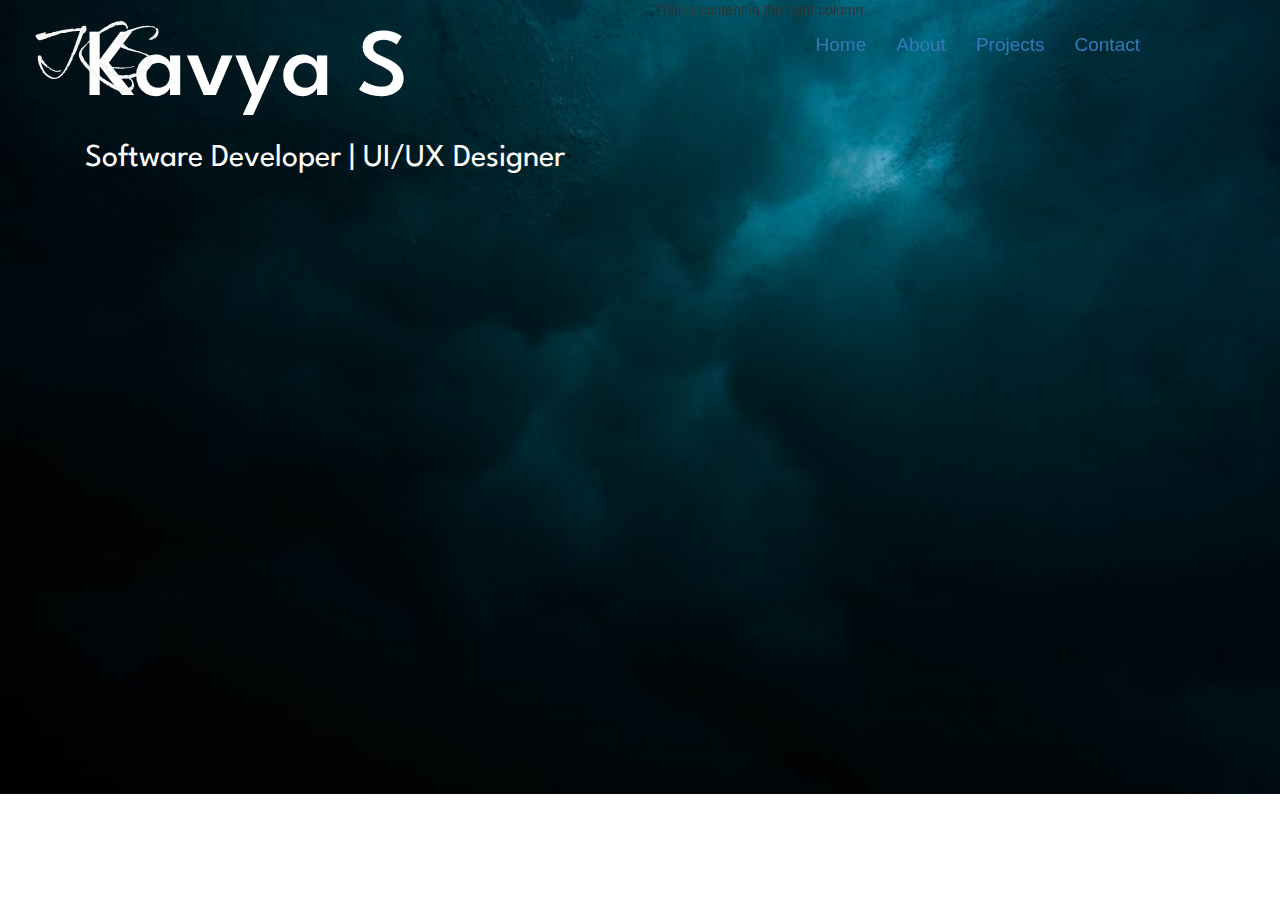
==== index.html @ db075c51 "Added navbar and logo with styles.css with bgImg" ====
<!DOCTYPE html>
<html lang="en">
  <head>
    <title>My Portfolio</title>
    <meta charset="utf-8" />
    <meta name="viewport" content="width=device-width, initial-scale=1" />
    <link rel="stylesheet" href="styles/style.css">
    <link
      rel="stylesheet"
      href="https://maxcdn.bootstrapcdn.com/bootstrap/3.4.1/css/bootstrap.min.css"
    />
    <link rel="stylesheet" href="https://fonts.googleapis.com/css?family=League+Spartan&display=swap">
    
  </head>
  <body>
    <nav class="navbar navbar-fixed-top">
        <div class="container-fluid">
            <div class="navbar-header">
                <img src="images/KS.png" alt="Logo">
            </div>
            <ul class = "nav navbar-nav navbar-right">
                <li><a href="#">Home</a></li>
                <li><a href="#">About</a></li>
                <li><a href="#">Projects</a></li>
                <li><a href="#">Contact</a></li>
            </ul>
        </div>
    </nav>
    <div class="container">
            <div class="col-md-6">
                <div class = "name-intro" >
                    <h1>Kavya S</h1>
                    <p>Software Developer | UI/UX Designer</p>
                </div>
            </div>
            <div class="col-md-6">
                <!-- Content in the right column -->
                <p>This is content in the right column.</p>
            </div>
    </div>
    <script src="https://ajax.googleapis.com/ajax/libs/jquery/3.6.4/jquery.min.js"></script>
    <script src="https://maxcdn.bootstrapcdn.com/bootstrap/3.4.1/js/bootstrap.min.js"></script>
  </body>
</html>
---- styles/style.css ----
body {
    background-image: url('../images/background.png');
    background-repeat: no-repeat;
    background-size: cover;
}

/* html {
    background-color: #000000; 
} */

.navbar-header{
    padding: 20px;
}
.nav{
    padding-right: 10%;
    padding-top: 20px;
    font-size: 19px;
}

.name-intro{
    color: #FFFFFF;
    font-family: 'League Spartan', sans-serif;
}
.name-intro h1{
    font-size: 96px;
}
.name-intro p{
    font-size: 32px;
}
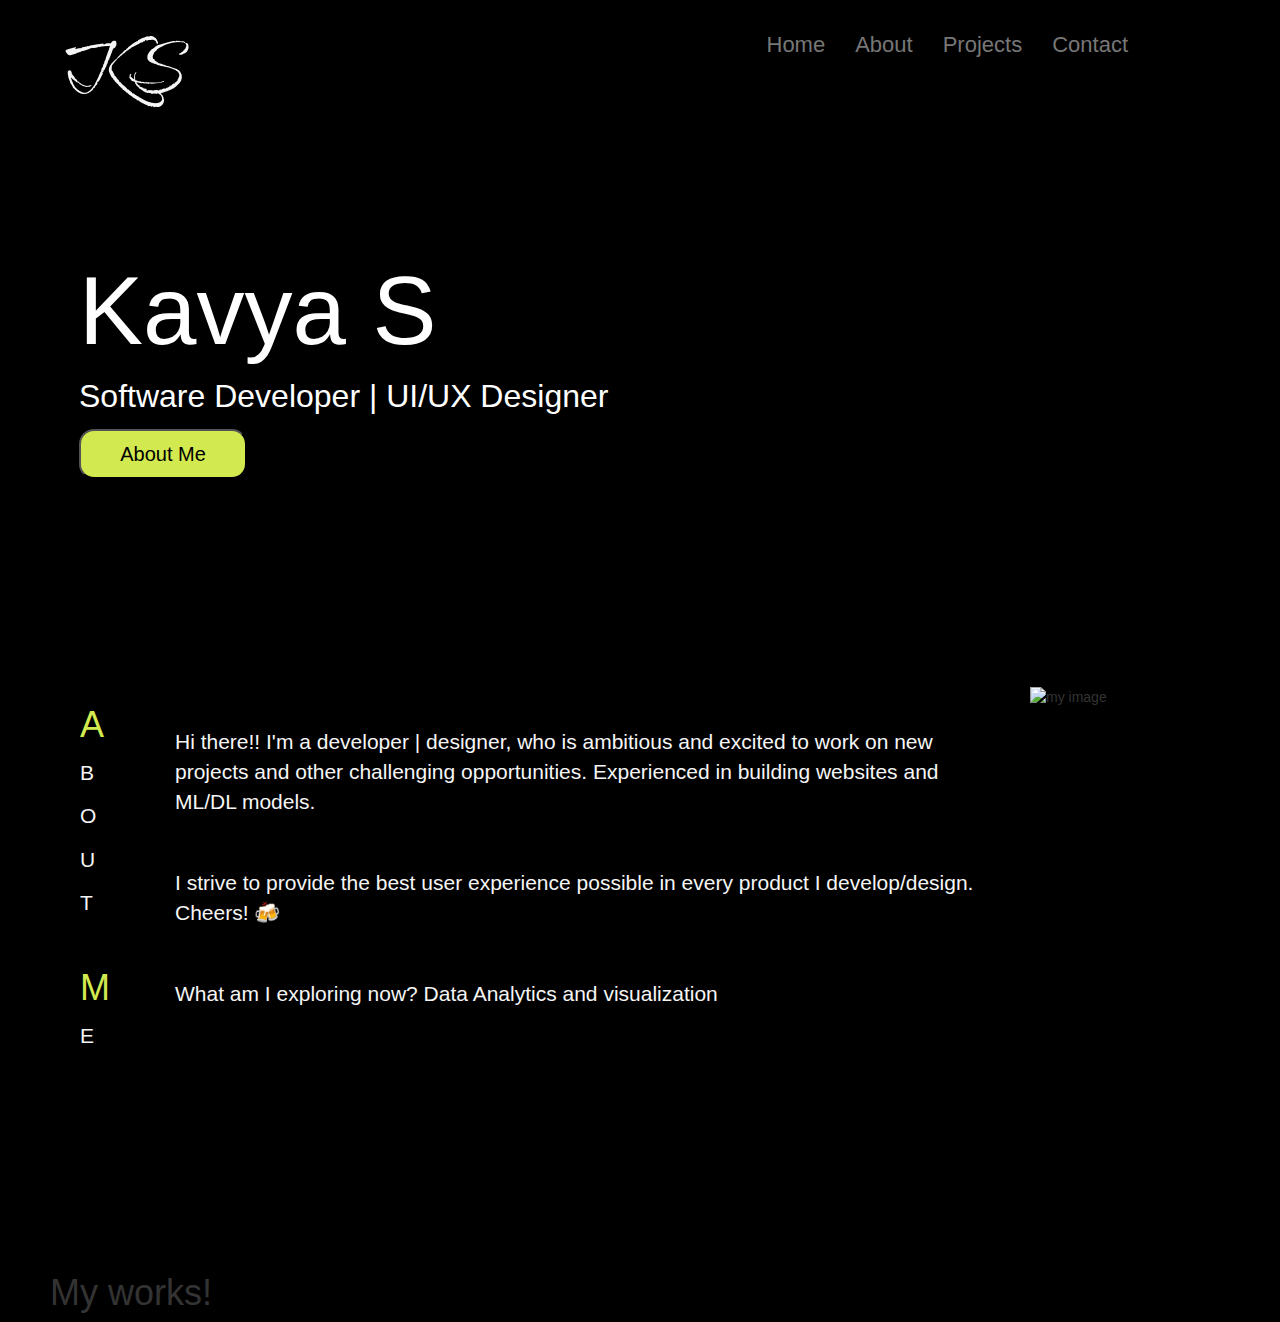
==== commit 1840bdf9: "modified about me image section with bootstrap grid layout" ====
--- a/index.html
+++ b/index.html
@@ -1,46 +1,92 @@
 <!DOCTYPE html>
 <html lang="en">
-  <head>
+<head>
+    <meta charset="UTF-8">
+    <meta name="viewport" content="width=device-width, initial-scale=1.0">
+    <link rel="stylesheet" href="https://maxcdn.bootstrapcdn.com/bootstrap/3.3.7/css/bootstrap.min.css">
     <title>My Portfolio</title>
-    <meta charset="utf-8" />
-    <meta name="viewport" content="width=device-width, initial-scale=1" />
     <link rel="stylesheet" href="styles/style.css">
-    <link
-      rel="stylesheet"
-      href="https://maxcdn.bootstrapcdn.com/bootstrap/3.4.1/css/bootstrap.min.css"
-    />
-    <link rel="stylesheet" href="https://fonts.googleapis.com/css?family=League+Spartan&display=swap">
-    
-  </head>
-  <body>
-    <nav class="navbar navbar-fixed-top">
-        <div class="container-fluid">
-            <div class="navbar-header">
-                <img src="images/KS.png" alt="Logo">
-            </div>
-            <ul class = "nav navbar-nav navbar-right">
-                <li><a href="#">Home</a></li>
-                <li><a href="#">About</a></li>
-                <li><a href="#">Projects</a></li>
-                <li><a href="#">Contact</a></li>
-            </ul>
-        </div>
-    </nav>
-    <div class="container">
-            <div class="col-md-6">
-                <div class = "name-intro" >
-                    <h1>Kavya S</h1>
-                    <p>Software Developer | UI/UX Designer</p>
-                </div>
-            </div>
-            <div class="col-md-6">
-                <!-- Content in the right column -->
-                <p>This is content in the right column.</p>
-            </div>
+</head>
+<body>
+
+<nav class="navbar navbar-default "> <!--navbar-fixed-top -->
+  <div class="container-fluid">
+      <div class="navbar-header">
+          <button type="button" class="navbar-toggle collapsed" data-toggle="collapse" data-target="#navbar-collapse">
+              <span class="sr-only">Toggle navigation</span>
+              <span class="icon-bar"></span>
+              <span class="icon-bar"></span>
+              <span class="icon-bar"></span>
+          </button>
+          <a class="navbar-brand" href="./index.html"><img src="images/KS.png" alt="Logo"></a>
+      </div>
+
+      <div class="collapse navbar-collapse" id="navbar-collapse">
+        <ul class="nav navbar-nav navbar-right">
+          <li><a href="#">Home</a></li>
+          <li><a href="#">About</a></li>
+          <li><a href="#">Projects</a></li>
+          <li><a href="#">Contact</a></li>
+        </ul>
+      </div>
+  </div>
+</nav>
+
+<section id="lander">
+  <div class="container-fluid">
+    <div class = "row">
+      <div class ="col">
+        <div class="col-xs-12 col-sm-6">
+          <div class="name-intro">
+            <h1>Kavya S</h1>
+            <p>Software Developer | UI/UX Designer</p>
+          </div>
+          <button class="about-me">
+            About Me
+          </button>
+      </div>
     </div>
-    <script src="https://ajax.googleapis.com/ajax/libs/jquery/3.6.4/jquery.min.js"></script>
-    <script src="https://maxcdn.bootstrapcdn.com/bootstrap/3.4.1/js/bootstrap.min.js"></script>
-  </body>
-</html>
+  </div>
+</section>
 
+<section id="about-me-image">
+  <div class="container body-container">
+    <div class="col-lg-1">
+      <h1 class="custom-h1">A</h1>
+      <p>B</p>
+      <p>O</p>
+      <p>U</p>
+      <p>T</p>
+      <br>
+      <h1 class="custom-h1">M</h1>
+      <p>E</p>
+    </div>
+      <div class="col-sm-3 col-md-6 col-lg-9">
+        <p>
+          Hi there!! I'm a developer | designer, who is ambitious and excited to work on new projects and 
+          other challenging opportunities. Experienced in building websites and ML/DL models. 
+        </p>
+        
+        <p>
+          I strive to provide the best user experience possible in every product I develop/design. Cheers! 🍻
+        </p>
+        <p>What am I exploring now?
+          Data Analytics and visualization</p>
+      </div>
+      <div class="col-sm-3 col-md-6 col-lg-2">
+        <img src="images/about me - Photo.png" alt="my image">
+      </div>
+    </div>
+  </div>
+</section>
 
+<section id="my-works">
+  <div class="container body-container">
+    <div class="row">
+      <h1>My works!</h1>
+    </div>
+  </div>
+</section>
+
+</body>
+</html>--- a/styles/style.css
+++ b/styles/style.css
@@ -1,29 +1,131 @@
 body {
-    background-image: url('../images/background.png');
+    /* background-image: url('../images/background.png');
     background-repeat: no-repeat;
-    background-size: cover;
-}
+    background-size: cover;*/
+    background-color: #000000;
+} 
 
-/* html {
-    background-color: #000000; 
-} */
-
+.navbar {
+    background-color: transparent; /* Set the background color to transparent */
+    border: none; /* Remove any border */
+  }
 .navbar-header{
     padding: 20px;
+    padding-left: 50px;
 }
 .nav{
     padding-right: 10%;
     padding-top: 20px;
-    font-size: 19px;
+    font-size: 22px;
 }
 
-.name-intro{
+.name-intro {
     color: #FFFFFF;
     font-family: 'League Spartan', sans-serif;
 }
-.name-intro h1{
+  
+.name-intro h1 {
     font-size: 96px;
 }
-.name-intro p{
+  
+.name-intro p {
     font-size: 32px;
-}+}
+  
+#lander{
+    padding-top: 10%;
+    padding-left: 5%;
+    margin-bottom: 20%;
+}
+
+.about-me{
+     position: absolute;
+     width: 168px;
+     height: 50px;
+     
+     font-family: 'League Spartan', sans-serif;
+     font-style: normal;
+     font-weight: 200;
+     font-size: 20px;
+     line-height: 37px;
+     
+     color: #000000;
+
+    background: #d2e94f;
+    border-radius: 15px;
+}
+.about-me:hover {
+    background-color: #C6D284; /* Change background color on hover */
+}
+
+.container.body-container {
+    margin: 0px;
+    margin-left: 50px;
+}
+
+.container.body-container h3 {
+    font-size: 20px;
+}
+
+#about-me-image p{
+    padding-top: 5%;
+    font-size: 21px;
+    color: whitesmoke;
+    font-family: 'League Spartan', sans-serif;;
+} 
+.custom-h1{
+    color: #d2e94f;
+}
+#my-works{
+    margin-top: 15%;
+}
+
+@media screen and (max-width: 768px) {
+    .name-intro h1 {
+      font-size: 55px;
+    }
+  
+    .name-intro p {
+      font-size: 15px;
+    }
+
+    #lander {
+        padding-top: 10%;
+        padding-left: 50px;
+        margin-bottom: 5px;
+    }
+
+    .about-me {
+        position: absolute;
+        width: auto; /* Allow the width to adjust based on content */
+        max-width: 80%; /* Limit the width on smaller screens */
+        height: 50px;
+    
+        font-family: 'League Spartan', sans-serif;
+        font-style: normal;
+        font-weight: 200;
+        font-size: 16px; /* Adjust font size as needed for responsiveness */
+        line-height: 37px;
+    
+        color: #000000;
+    
+        background: #d2e94f;
+        border-radius: 15px;
+    }
+    #about-me-image{
+        padding-top: 15%;
+        padding-left: 50px;
+    }
+    #about-me-image img{
+        height: 80%;
+        width: 80%;
+    }
+    #about-me-image p{
+        font-size: 15px;
+    }
+}
+
+
+
+
+
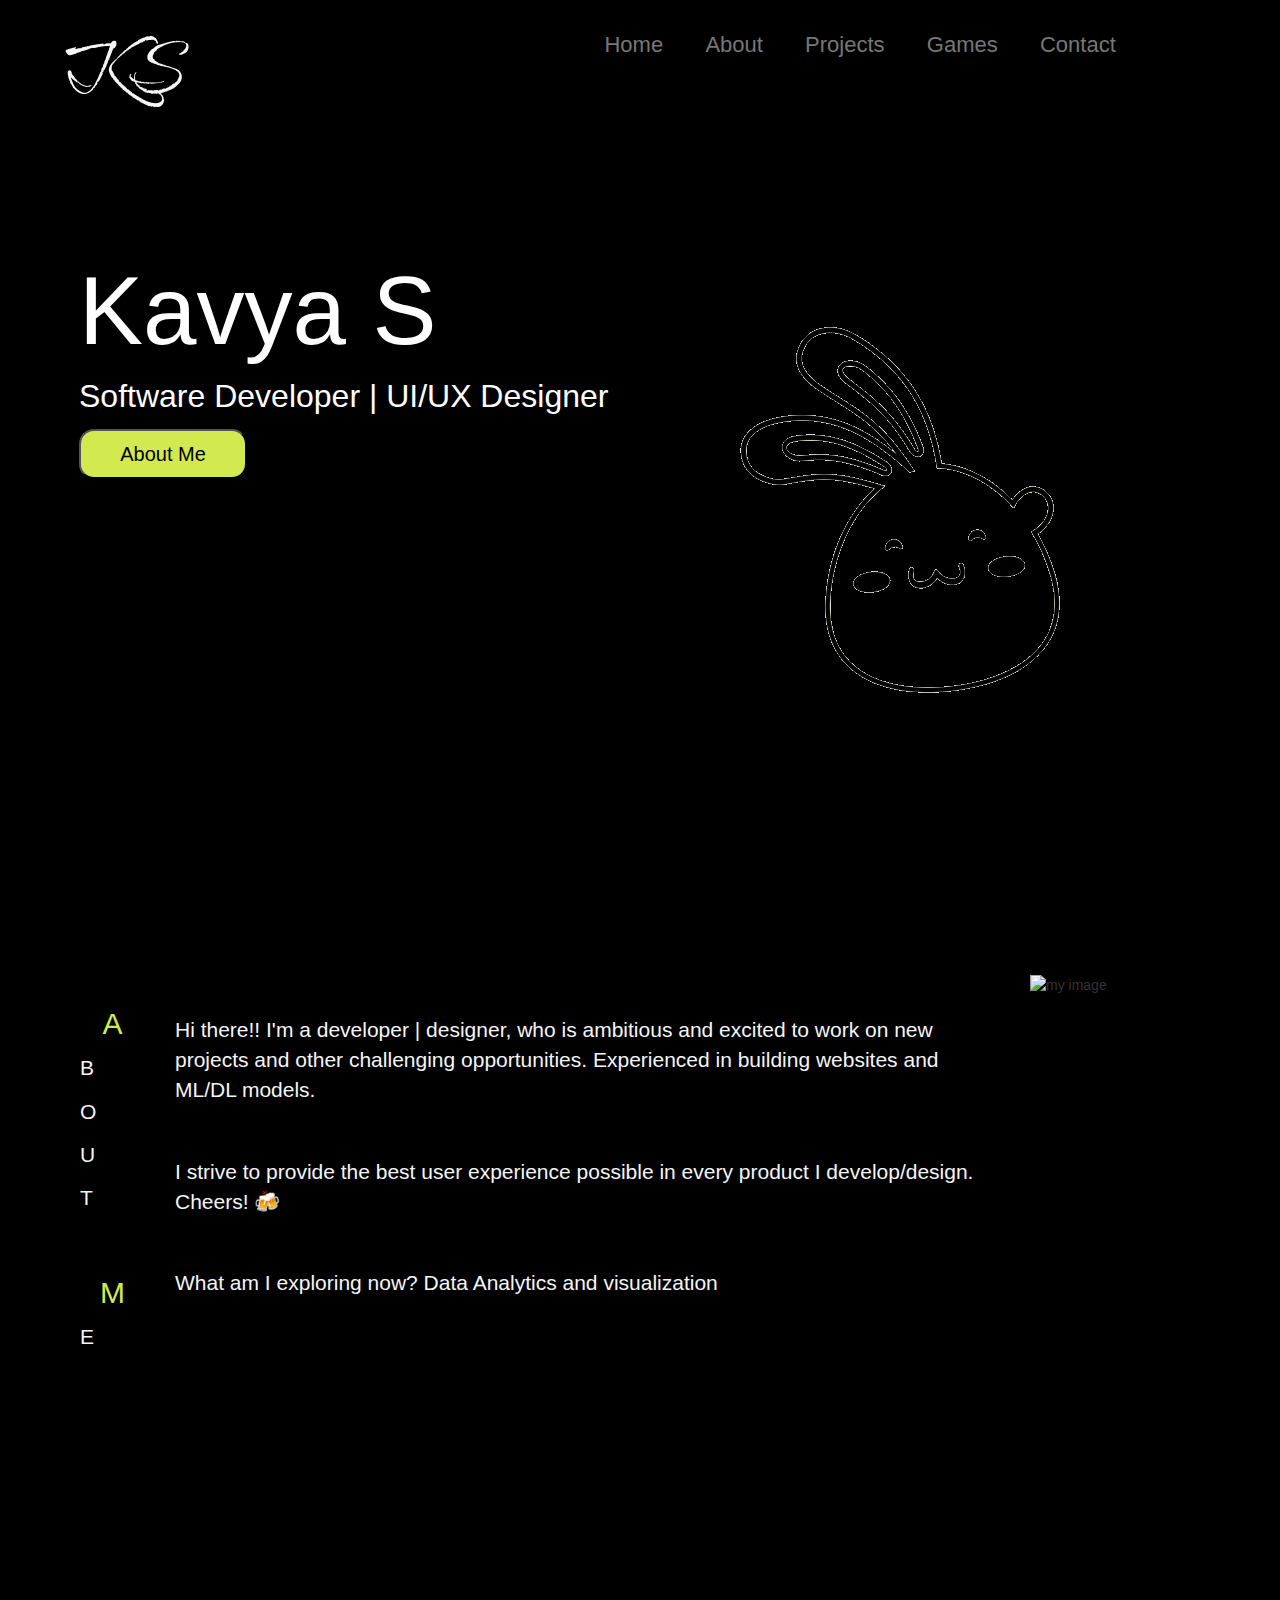
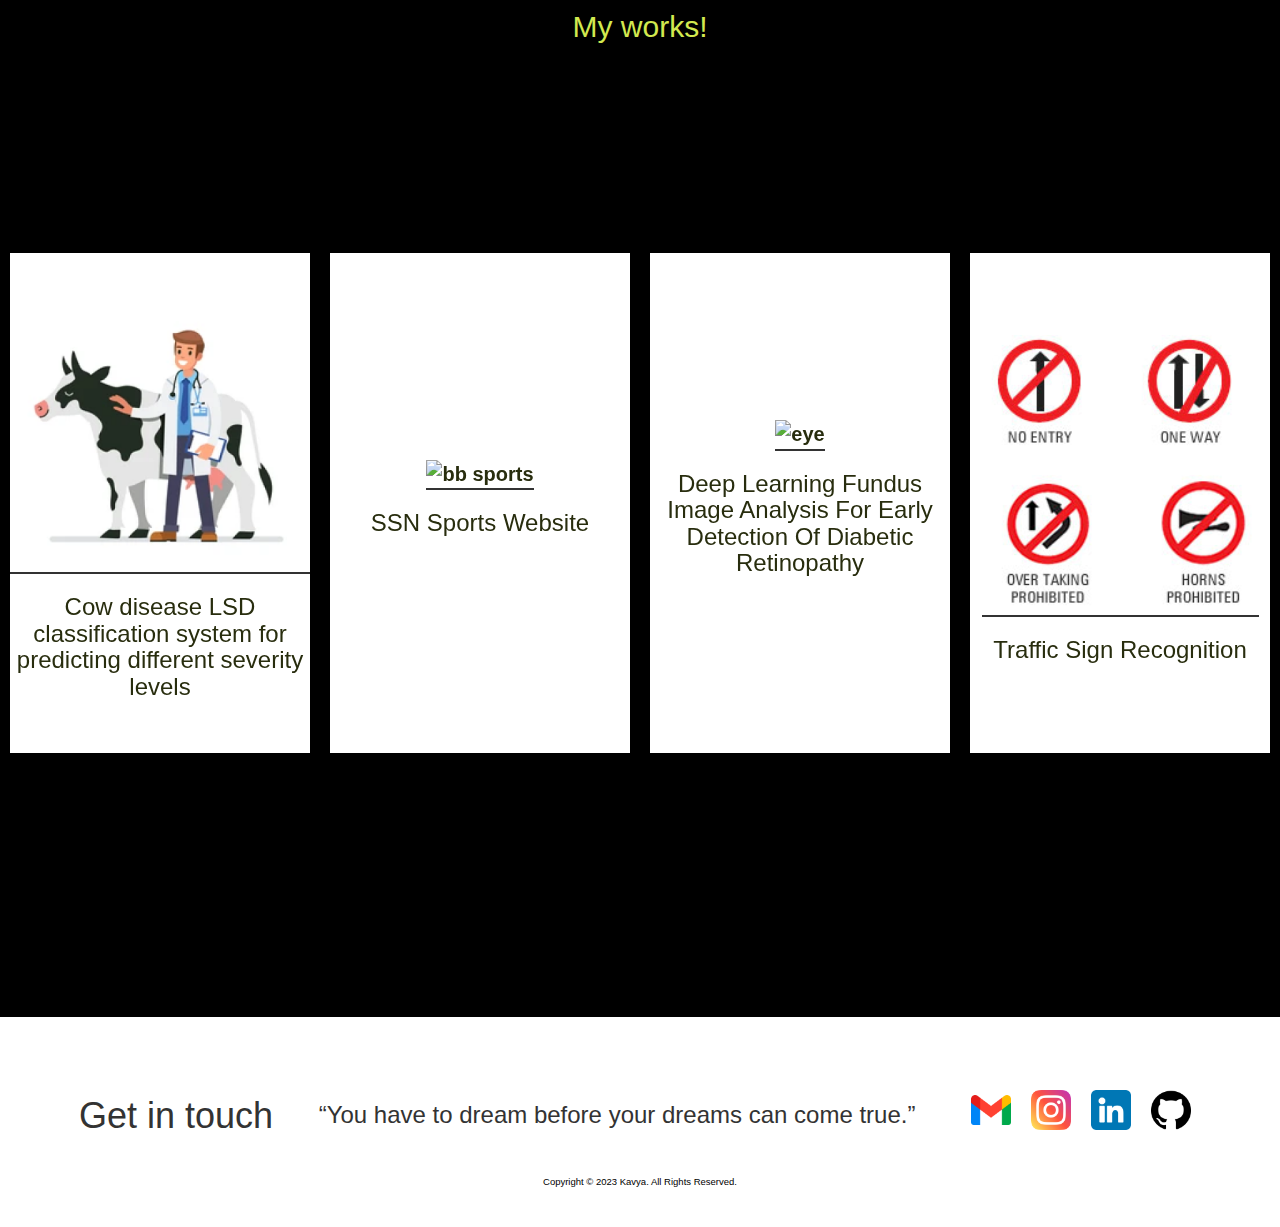
==== commit bd40f886: "Merge pull request #1 from K-H-A-v-y-a/v1" ====
--- a/index.html
+++ b/index.html
@@ -23,10 +23,11 @@
 
       <div class="collapse navbar-collapse" id="navbar-collapse">
         <ul class="nav navbar-nav navbar-right">
-          <li><a href="#">Home</a></li>
-          <li><a href="#">About</a></li>
-          <li><a href="#">Projects</a></li>
-          <li><a href="#">Contact</a></li>
+          <li><a href="#">Home &nbsp;</a></li>
+          <li><a href="#about-me-image">About &nbsp;</a></li>
+          <li><a href="#myWorks">Projects &nbsp;</a></li>
+          <li><a href="games.html">Games &nbsp;</a></li>
+          <li><a href="#footer">Contact &nbsp;</a></li>
         </ul>
       </div>
   </div>
@@ -36,14 +37,17 @@
   <div class="container-fluid">
     <div class = "row">
       <div class ="col">
-        <div class="col-xs-12 col-sm-6">
+        <div class="col-xs-12 col-sm-6 col-lg-6">
           <div class="name-intro">
             <h1>Kavya S</h1>
             <p>Software Developer | UI/UX Designer</p>
           </div>
-          <button class="about-me">
-            About Me
-          </button>
+          <button class="about-me"><a style="color: #000000;" href="#about-me-image">About Me </a></button>
+      </div>
+    </div>
+    <div class ="col">
+      <div class="col-xs-12 col-sm-6 col-lg-6">
+        <img src="./images/a.gif" alt="hello">
       </div>
     </div>
   </div>
@@ -51,7 +55,7 @@
 
 <section id="about-me-image">
   <div class="container body-container">
-    <div class="col-lg-1">
+    <div class="col-sm-3 col-md-2 col-lg-1">
       <h1 class="custom-h1">A</h1>
       <p>B</p>
       <p>O</p>
@@ -66,7 +70,6 @@
           Hi there!! I'm a developer | designer, who is ambitious and excited to work on new projects and 
           other challenging opportunities. Experienced in building websites and ML/DL models. 
         </p>
-        
         <p>
           I strive to provide the best user experience possible in every product I develop/design. Cheers! 🍻
         </p>
@@ -80,13 +83,87 @@
   </div>
 </section>
 
-<section id="my-works">
-  <div class="container body-container">
-    <div class="row">
-      <h1>My works!</h1>
+<div class="container">
+  <h1 class="custom-h1">My works!</h1>
+</div>
+
+<section id="myWorks" class="card-container">
+  <div class="card">
+    <div class="card-face front">
+      <img src="./images/cow.png" alt="cow image" style="padding-top: 10px;">
+      <h3>Cow disease LSD classification system for predicting different severity levels
+      </h3>
+    </div>
+    <div class="card-face back">
+      <a href="https://github.com/K-H-A-v-y-a/Cow-disease-LSD-classification-system-for-predicting-different-severity-levels"><button>Go Github</button></a>
+    </div>
+  </div>
+
+  <div class="card">
+    <div class="card-face front">
+      <img src="./images/bb-sports.png" alt="bb sports">   
+      <h3>SSN Sports Website </h3>  
+    </div>
+    <div class="card-face back">
+      <a href="https://elakkiya02.github.io/SSN-Sports-website/index.html"><button>Website</button></a>
+    </div>
+  </div>
+
+  <div class="card">
+    <div class="card-face front">
+      <img src="./images/eye.png" alt="eye">   
+      <h3>Deep Learning Fundus Image Analysis For Early Detection Of Diabetic Retinopathy </h3>  
+    </div>
+    <div class="card-face back">
+      <a href="https://github.com/K-H-A-v-y-a/Deep-Learning-Fundus-Image-Analysis-for-Early-Detection-of-Diabetic-Retinopathy"><button>Go Github</button></a>
+    </div>
+  </div>
+
+  <div class="card">
+    <div class="card-face front">
+      <img src="./images/traffic sign.PNG" alt="traffic sign">   
+      <h3>Traffic Sign Recognition</h3>  
+    </div>
+    <div class="card-face back">
+      <a href="https://github.com/K-H-A-v-y-a/Automatic_lane_detector_and_traffic_sign_recognition"><button>Go Github</button></a>
     </div>
   </div>
 </section>
 
+<section id="footer">
+  <!-- Contact us -->
+  <div class="row">
+    <h1> Get in touch </h1>
+    <h3>“You have to dream before your dreams can come true.”</h3>
+  
+    <div class="contact">
+      <div class="col-lg-3 col-md-6 col-sm-6">
+        <a href="mailto:khavyas3001@gmail.com">
+          <img class="footer-img" src="./images/icons/gmail.png" alt="gmail">
+        </a>
+      </div>
+      <div class="col-lg-3 col-md-6 col-sm-6">
+        <a href="https://www.instagram.com/your_instagram_username/">
+          <img class="footer-img" src="./images/icons/instagram.png" alt="instagram">
+        </a>
+      </div>
+      <div class="col-lg-3 col-md-6 col-sm-6">
+        <a href="https://www.linkedin.com/in/kavya-s-6043851b8/">
+          <img class="footer-img" src="./images/icons/linkedin.png" alt="linkedin">
+        </a>
+      </div>
+      <div class="col-lg-3 col-md-6 col-sm-6">
+        <a href="https://github.com/K-H-A-v-y-a">
+          <img class="footer-img" src="./images/icons/github.png" alt="github">
+        </a>
+      </div>
+    </div>
+  </div>
+  
+  <!-- Copyrights -->
+  <p class="copyright">Copyright © 2023 Kavya. All Rights Reserved.</p>
+</section>
+
 </body>
-</html>+</html>
+
--- a/styles/style.css
+++ b/styles/style.css
@@ -63,23 +63,17 @@
     margin-left: 50px;
 }
 
-.container.body-container h3 {
-    font-size: 20px;
-}
-
 #about-me-image p{
     padding-top: 5%;
     font-size: 21px;
     color: whitesmoke;
     font-family: 'League Spartan', sans-serif;;
 } 
+
 .custom-h1{
+    font-size: 30px;
     color: #d2e94f;
 }
-#my-works{
-    margin-top: 15%;
-}
-
 @media screen and (max-width: 768px) {
     .name-intro h1 {
       font-size: 55px;
@@ -125,7 +119,127 @@
     }
 }
 
-
-
-
-
+.container .custom-h1 {
+    text-align: center;
+    padding-top: 20%;
+  }
+
+  .card-container {
+    perspective: 1000px;
+    display: flex;
+    justify-content: space-around;
+    align-items: center;
+    height: 100vh;
+  }
+
+  .card {
+    width: 400px;
+    height: 500px;
+    margin: 10px;
+    transform-style: preserve-3d;
+    transition: transform 0.5s;
+  }
+
+  .card:hover {
+    transform: rotateY(180deg);
+  }
+
+  .card .card-face {
+    position: absolute;
+    width: 100%;
+    height: 100%;
+    backface-visibility: hidden;
+    display: flex;
+    flex-direction: column;
+    justify-content: center;
+    align-items: center;
+    font-size: 16px;
+    font-weight: bold;
+    /* border: 2px solid #333; */
+  }
+
+  .card .front {
+    transform: rotateY(0deg);
+    color: #282d0e;
+    font-family: 'League Spartan', sans-serif;
+    font-size: 20px;
+    background-color: #ffffff;
+    text-align: center;
+    /* padding-top: 5px; */
+  }
+
+  .card .back {
+    transform: rotateY(180deg);
+  }
+
+  .card img {
+    max-width: 100%;
+    max-height: 100%;
+    border-bottom: 2px solid #333;
+  }
+
+  .card button {
+    margin-top: 8px;
+    padding: 8px 16px;
+    background-color: #d2e94f;
+    color: rgb(0, 0, 0);
+    border: none;
+    border-radius: 40px;
+    cursor: pointer;
+    font-size: 15px;
+  }
+
+  @media (max-width: 768px) {
+    .card-container {
+      flex-direction: column;
+      height: auto;
+    }
+
+    .card {
+      margin: 10px 0;
+    }
+  }
+
+  #footer .row .container {
+    display: flex;
+    flex-direction: column;
+    align-items: center;
+    text-align: center;
+  }
+
+  #footer .row {
+    display: flex;
+    justify-content: space-around;
+    align-items: center;
+    flex-wrap: wrap;
+    margin-top: 20px; /* Adjust as needed for spacing between icons and text */
+  }
+
+  .col-lg-3 {
+    flex: 0 0 auto;
+    width: 25%;
+    padding: 10px;
+  }
+
+
+  #footer {
+    margin-top: 5%;
+    padding: 3% 2%;
+    background-color: #ffffff;
+    /* text-align: center; */
+  }
+  #footer p {
+    color: #000000;
+    /* margin: 5px 0; */
+  }
+ 
+ .footer-img{
+    width: 40px; 
+  }
+ 
+  .copyright {
+    font-size: 0.95rem;
+    padding-top: 30px;
+    margin-bottom: 0;
+    text-align: center;
+  }